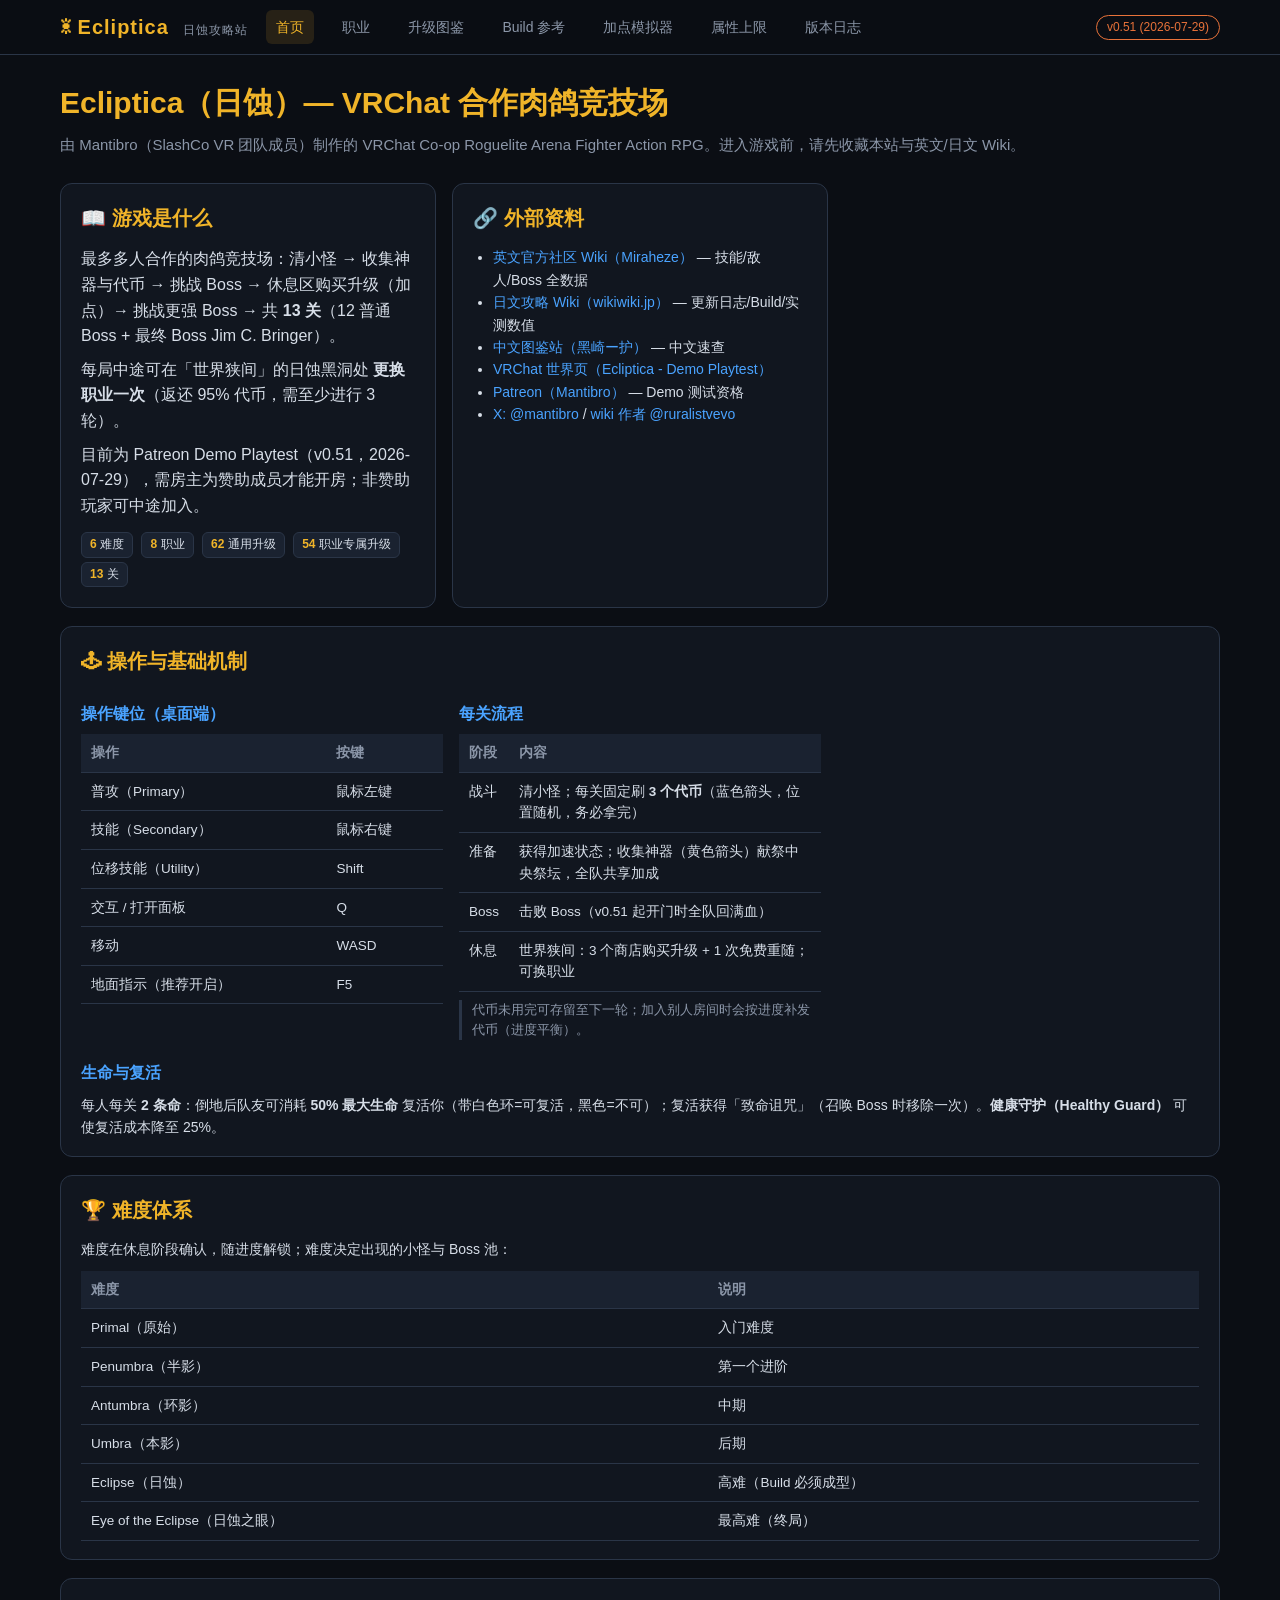
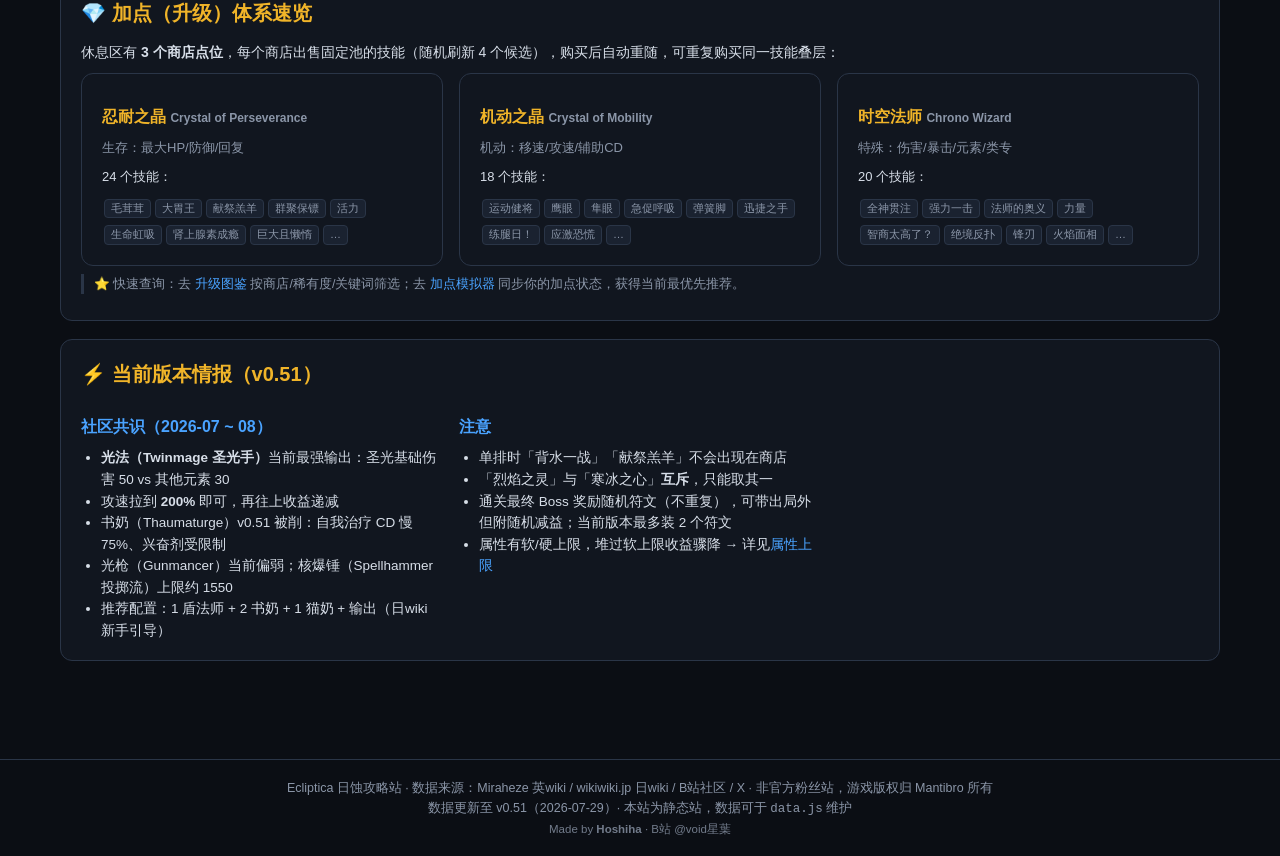
==== index.html @ 9506f39a "修复竖屏窗口底部白屏：vh→flex 布局 + resize 强制重绘兜底（site.js）" ====
<!DOCTYPE html>
<html lang="zh-CN">
<head>
<meta charset="UTF-8">
<meta name="viewport" content="width=device-width, initial-scale=1.0">
<title>Ecliptica 日蚀攻略站 - VRChat 多人肉鸽</title>
<link rel="stylesheet" href="style.css?v=3">
</head>
<body>
<header>
  <nav class="nav">
    <div class="brand">☀ Ecliptica <small>日蚀攻略站</small></div>
    <a class="navlink active" href="index.html">首页</a>
    <a class="navlink" href="classes.html">职业</a>
    <a class="navlink" href="upgrades.html">升级图鉴</a>
    <a class="navlink" href="builds.html">Build 参考</a>
    <a class="navlink" href="simulator.html">加点模拟器</a>
    <a class="navlink" href="stats.html">属性上限</a>
    <a class="navlink" href="changelog.html">版本日志</a>
    <span class="ver-tag" id="verTag"></span>
  </nav>
</header>
<main>
  <div class="page-head">
    <h1>Ecliptica（日蚀）— VRChat 合作肉鸽竞技场</h1>
    <p>由 Mantibro（SlashCo VR 团队成员）制作的 VRChat Co-op Roguelite Arena Fighter Action RPG。进入游戏前，请先收藏本站与英文/日文 Wiki。</p>
  </div>

  <div class="grid grid-2">
    <div class="card">
      <h2>📖 游戏是什么</h2>
      <p>最多多人合作的肉鸽竞技场：清小怪 → 收集神器与代币 → 挑战 Boss → 休息区购买升级（加点）→ 挑战更强 Boss → 共 <b>13 关</b>（12 普通 Boss + 最终 Boss Jim C. Bringer）。</p>
      <p style="margin-top:8px">每局中途可在「世界狭间」的日蚀黑洞处 <b>更换职业一次</b>（返还 95% 代币，需至少进行 3 轮）。</p>
      <p style="margin-top:8px">目前为 Patreon Demo Playtest（v0.51，2026-07-29），需房主为赞助成员才能开房；非赞助玩家可中途加入。</p>
      <div style="margin-top:12px">
        <span class="badge"><b>6</b> 难度</span>
        <span class="badge"><b>8</b> 职业</span>
        <span class="badge"><b>62</b> 通用升级</span>
        <span class="badge"><b>54</b> 职业专属升级</span>
        <span class="badge"><b>13</b> 关</span>
      </div>
    </div>

    <div class="card">
      <h2>🔗 外部资料</h2>
      <ul style="padding-left:20px; font-size:14px">
        <li><a href="https://ecliptica.miraheze.org/wiki/Main_Page" target="_blank">英文官方社区 Wiki（Miraheze）</a> — 技能/敌人/Boss 全数据</li>
        <li><a href="https://wikiwiki.jp/ecliptica/" target="_blank">日文攻略 Wiki（wikiwiki.jp）</a> — 更新日志/Build/实测数值</li>
        <li><a href="https://ecliptica.0862233.xyz" target="_blank">中文图鉴站（黑崎ー护）</a> — 中文速查</li>
        <li><a href="https://vrchat.com/home/world/wrld_0fb88df3-2057-4c2f-8e06-e948864378fd" target="_blank">VRChat 世界页（Ecliptica - Demo Playtest）</a></li>
        <li><a href="https://www.patreon.com/Mantibro" target="_blank">Patreon（Mantibro）</a> — Demo 测试资格</li>
        <li><a href="https://x.com/mantibro" target="_blank">X: @mantibro</a> / <a href="https://x.com/ruralistvevo" target="_blank">wiki 作者 @ruralistvevo</a></li>
      </ul>
    </div>
  </div>

  <div class="card">
    <h2>🕹 操作与基础机制</h2>
    <div class="grid grid-2">
      <div>
        <h3>操作键位（桌面端）</h3>
        <table>
          <tr><th>操作</th><th>按键</th></tr>
          <tr><td>普攻（Primary）</td><td>鼠标左键</td></tr>
          <tr><td>技能（Secondary）</td><td>鼠标右键</td></tr>
          <tr><td>位移技能（Utility）</td><td>Shift</td></tr>
          <tr><td>交互 / 打开面板</td><td>Q</td></tr>
          <tr><td>移动</td><td>WASD</td></tr>
          <tr><td>地面指示（推荐开启）</td><td>F5</td></tr>
        </table>
      </div>
      <div>
        <h3>每关流程</h3>
        <table>
          <tr><th>阶段</th><th>内容</th></tr>
          <tr><td>战斗</td><td>清小怪；每关固定刷 <b>3 个代币</b>（蓝色箭头，位置随机，务必拿完）</td></tr>
          <tr><td>准备</td><td>获得加速状态；收集神器（黄色箭头）献祭中央祭坛，全队共享加成</td></tr>
          <tr><td>Boss</td><td>击败 Boss（v0.51 起开门时全队回满血）</td></tr>
          <tr><td>休息</td><td>世界狭间：3 个商店购买升级 + 1 次免费重随；可换职业</td></tr>
        </table>
        <div class="tip">代币未用完可存留至下一轮；加入别人房间时会按进度补发代币（进度平衡）。</div>
      </div>
    </div>
    <h3>生命与复活</h3>
    <p style="font-size:14px">每人每关 <b>2 条命</b>：倒地后队友可消耗 <b>50% 最大生命</b> 复活你（带白色环=可复活，黑色=不可）；复活获得「致命诅咒」（召唤 Boss 时移除一次）。<b>健康守护（Healthy Guard）</b> 可使复活成本降至 25%。</p>
  </div>

  <div class="card">
    <h2>🏆 难度体系</h2>
    <p style="font-size:14px; margin-bottom:10px">难度在休息阶段确认，随进度解锁；难度决定出现的小怪与 Boss 池：</p>
    <table>
      <tr><th>难度</th><th>说明</th></tr>
      <tr><td>Primal（原始）</td><td>入门难度</td></tr>
      <tr><td>Penumbra（半影）</td><td>第一个进阶</td></tr>
      <tr><td>Antumbra（环影）</td><td>中期</td></tr>
      <tr><td>Umbra（本影）</td><td>后期</td></tr>
      <tr><td>Eclipse（日蚀）</td><td>高难（Build 必须成型）</td></tr>
      <tr><td>Eye of the Eclipse（日蚀之眼）</td><td>最高难（终局）</td></tr>
    </table>
  </div>

  <div class="card">
    <h2>💎 加点（升级）体系速览</h2>
    <p style="font-size:14px; margin-bottom:10px">休息区有 <b>3 个商店点位</b>，每个商店出售固定池的技能（随机刷新 4 个候选），购买后自动重随，可重复购买同一技能叠层：</p>
    <div class="grid grid-3" id="shopGrid"></div>
    <div class="tip">⭐ 快速查询：去 <a href="upgrades.html">升级图鉴</a> 按商店/稀有度/关键词筛选；去 <a href="simulator.html">加点模拟器</a> 同步你的加点状态，获得当前最优先推荐。</div>
  </div>

  <div class="card">
    <h2>⚡ 当前版本情报（v0.51）</h2>
    <div class="grid grid-2" id="metaGrid"></div>
  </div>
</main>
<nav class="bottom-nav"><a href="index.html" class="active"><span class="bn-ico">🏠</span>首页</a><a href="classes.html" class=""><span class="bn-ico">⚔️</span>职业</a><a href="upgrades.html" class=""><span class="bn-ico">📖</span>图鉴</a><a href="builds.html" class=""><span class="bn-ico">🛠️</span>Build</a><a href="simulator.html" class=""><span class="bn-ico">🎯</span>模拟器</a><a href="stats.html" class=""><span class="bn-ico">📊</span>属性</a><a href="changelog.html" class=""><span class="bn-ico">📜</span>日志</a></nav>

<footer>
  Ecliptica 日蚀攻略站 · 数据来源：Miraheze 英wiki / wikiwiki.jp 日wiki / B站社区 / X · 非官方粉丝站，游戏版权归 Mantibro 所有<br>
  数据更新至 v0.51（2026-07-29）· 本站为静态站，数据可于 <code>data.js</code> 维护
<br><span style="color:var(--text-dim);opacity:.8;font-size:11.5px">Made by <b>Hoshiha</b> · B站 @void星葉</span>
</footer>
<script src="data.js"></script>
<script>
const D = ECLIPTICA_DATA;
document.getElementById('verTag').textContent = D.meta.version;

// 商店概览
document.getElementById('shopGrid').innerHTML = D.shops.map(s => `
  <div class="card" style="margin-bottom:0">
    <h3 style="color:var(--accent)">${s.zh} <span style="font-size:12px;color:var(--text-dim)">${s.en}</span></h3>
    <p style="font-size:13px;color:var(--text-dim)">${s.theme}</p>
    <p style="margin-top:8px;font-size:13px">${s.skills.length} 个技能：</p>
    <div style="margin-top:6px">${s.skills.slice(0,8).map(x => `<span class="tag">${x.zh}</span>`).join('')}${s.skills.length>8?'<span class="tag">…</span>':''}</div>
  </div>`).join('');

// 版本情报
document.getElementById('metaGrid').innerHTML = `
  <div>
    <h3>社区共识（2026-07 ~ 08）</h3>
    <ul style="padding-left:20px;font-size:13.5px">
      <li><b>光法（Twinmage 圣光手）</b>当前最强输出：圣光基础伤害 50 vs 其他元素 30</li>
      <li>攻速拉到 <b>200%</b> 即可，再往上收益递减</li>
      <li>书奶（Thaumaturge）v0.51 被削：自我治疗 CD 慢 75%、兴奋剂受限制</li>
      <li>光枪（Gunmancer）当前偏弱；核爆锤（Spellhammer 投掷流）上限约 1550</li>
      <li>推荐配置：1 盾法师 + 2 书奶 + 1 猫奶 + 输出（日wiki 新手引导）</li>
    </ul>
  </div>
  <div>
    <h3>注意</h3>
    <ul style="padding-left:20px;font-size:13.5px">
      <li>单排时「背水一战」「献祭羔羊」不会出现在商店</li>
      <li>「烈焰之灵」与「寒冰之心」<b>互斥</b>，只能取其一</li>
      <li>通关最终 Boss 奖励随机符文（不重复），可带出局外但附随机减益；当前版本最多装 2 个符文</li>
      <li>属性有软/硬上限，堆过软上限收益骤降 → 详见<a href="stats.html">属性上限</a></li>
    </ul>
  </div>`;
</script>
<script src="site.js"></script>
</body>
</html>
---- style.css ----
/* Ecliptica 日蚀攻略站 - 样式 */
:root {
  --bg: #0b0e14;
  --bg2: #11161f;
  --bg3: #1a2230;
  --border: #2a3547;
  --text: #d7dee8;
  --text-dim: #8b96a8;
  --accent: #f0b429;
  --accent2: #e8723a;
  --blue: #4aa3ff;
  --green: #5ecf6f;
  --red: #e05b5b;
  --purple: #b07cf0;
  --legendary: #e8a33d;
  --rare: #4aa3ff;
  --common: #9aa7b8;
}
* { box-sizing: border-box; margin: 0; padding: 0; }
html { scroll-behavior: smooth; background: var(--bg); height: 100%; }
html, body { min-height: 100%; }
body {
  background: var(--bg);
  color: var(--text);
  font-family: "Segoe UI", "Microsoft YaHei", "PingFang SC", sans-serif;
  line-height: 1.6;
  min-height: 100%;
  display: flex;
  flex-direction: column;
}
main { flex: 1 0 auto; width: 100%; }
footer { flex-shrink: 0; }
a { color: var(--blue); text-decoration: none; }
a:hover { text-decoration: underline; }

/* 顶栏 */
header {
  position: sticky; top: 0; z-index: 100;
  background: rgba(11,14,20,0.94);
  border-bottom: 1px solid var(--border);
  backdrop-filter: blur(8px);
}
.nav {
  max-width: 1200px; margin: 0 auto; padding: 10px 20px;
  display: flex; align-items: center; gap: 18px; flex-wrap: wrap;
}
.brand { font-size: 20px; font-weight: 700; color: var(--accent); letter-spacing: 1px; }
.brand small { color: var(--text-dim); font-weight: 400; font-size: 12px; margin-left: 8px; }
.nav a.navlink {
  color: var(--text-dim); padding: 6px 10px; border-radius: 6px;
  font-size: 14px; transition: all .15s;
}
.nav a.navlink:hover { color: var(--text); background: var(--bg3); text-decoration: none; }
.nav a.navlink.active { color: var(--accent); background: rgba(240,180,41,0.12); }
.ver-tag {
  margin-left: auto; font-size: 12px; color: var(--accent2);
  border: 1px solid var(--accent2); padding: 2px 10px; border-radius: 20px;
}

main { max-width: 1200px; margin: 0 auto; padding: 24px 20px 80px; }

/* 页面头 */
.page-head { margin-bottom: 26px; }
.page-head h1 { font-size: 30px; color: var(--accent); margin-bottom: 6px; }
.page-head p { color: var(--text-dim); font-size: 15px; }

/* 卡片 */
.card {
  background: var(--bg2); border: 1px solid var(--border);
  border-radius: 12px; padding: 18px 20px; margin-bottom: 18px;
}
.card h2 { font-size: 20px; color: var(--accent); margin-bottom: 12px; }
.card h3 { font-size: 16px; color: var(--blue); margin: 12px 0 8px; }

/* 网格 */
.grid { display: grid; gap: 16px; }
.grid-2 { grid-template-columns: repeat(auto-fill, minmax(340px, 1fr)); }
.grid-3 { grid-template-columns: repeat(auto-fill, minmax(280px, 1fr)); }
.grid-4 { grid-template-columns: repeat(auto-fill, minmax(220px, 1fr)); }

/* 表格 */
table { width: 100%; border-collapse: collapse; font-size: 13.5px; }
th, td { padding: 8px 10px; border-bottom: 1px solid var(--border); text-align: left; vertical-align: top; }
th { color: var(--text-dim); font-weight: 600; background: var(--bg3); white-space: nowrap; }
tr:hover td { background: rgba(74,163,255,0.05); }
td .en { color: var(--text-dim); font-size: 12px; display: block; }
td .jp { color: var(--text-dim); font-size: 11px; opacity: .8; display: block; }

/* 稀有度 */
.rar { display: inline-block; padding: 1px 8px; border-radius: 10px; font-size: 11px; font-weight: 700; }
.rar-Common { color: var(--common); border: 1px solid var(--common); }
.rar-Rare { color: var(--rare); border: 1px solid var(--rare); }
.rar-Legendary { color: var(--legendary); border: 1px solid var(--legendary); }

/* 标签 */
.tag { display: inline-block; background: var(--bg3); border: 1px solid var(--border); color: var(--text-dim); border-radius: 4px; padding: 0 6px; font-size: 11px; margin: 2px; }

/* 职业卡片 */
.class-card { border: 1px solid var(--border); border-radius: 12px; padding: 16px; background: var(--bg2); transition: all .15s; }
.class-card:hover { border-color: var(--accent); transform: translateY(-2px); }
.class-card .role { font-size: 12px; padding: 2px 10px; border-radius: 10px; }
.role-ATTACK { color: var(--red); border: 1px solid var(--red); }
.role-HEAVY { color: var(--blue); border: 1px solid var(--blue); }
.role-SUPPORT { color: var(--green); border: 1px solid var(--green); }
.class-card h3 { color: var(--text); font-size: 18px; margin: 8px 0 4px; }
.class-card h3 .en { color: var(--text-dim); font-size: 13px; }
.class-card p { color: var(--text-dim); font-size: 13.5px; }

/* Build 页 */
.build-block { border-left: 3px solid var(--border); padding-left: 14px; margin: 10px 0; }
.build-must { border-left-color: var(--red); }
.build-nice { border-left-color: var(--blue); }
.build-avoid { border-left-color: var(--text-dim); }
.build-block h4 { font-size: 14px; margin-bottom: 8px; }
.build-must h4 { color: var(--red); }
.build-nice h4 { color: var(--blue); }
.build-avoid h4 { color: var(--text-dim); }
.build-item { margin-bottom: 6px; font-size: 14px; }
.build-item .cnt { color: var(--accent); font-weight: 700; }
.build-item .why { color: var(--text-dim); font-size: 13px; }

/* 模拟器 */
.sim-layout { display: grid; grid-template-columns: 320px 1fr; gap: 18px; align-items: start; }
@media (max-width: 900px) { .sim-layout { grid-template-columns: 1fr; } }
.control-panel { position: sticky; top: 70px; }
.select-row { margin-bottom: 14px; }
.select-row label { display: block; font-size: 13px; color: var(--text-dim); margin-bottom: 4px; }
.select-row select, .select-row input[type=text] {
  width: 100%; background: var(--bg3); border: 1px solid var(--border);
  color: var(--text); padding: 8px 10px; border-radius: 6px; font-size: 14px;
}
.skill-picker { max-height: 340px; overflow-y: auto; border: 1px solid var(--border); border-radius: 8px; background: var(--bg2); }
/* 搜索加点面板行 */
.pick-row {
  position: relative;
  display: flex; align-items: center; justify-content: space-between; gap: 8px;
  padding: 7px 10px; border-bottom: 1px solid rgba(42,53,71,.5);
}
.pick-row:hover { background: var(--bg3); }
.pick-icon { width: 36px; height: 36px; border-radius: 7px; border: 1px solid var(--border); background: var(--bg3); object-fit: contain; padding: 2px; flex-shrink: 0; }
.pick-info { min-width: 0; flex: 1; }
.pick-info .sp-zh { color: var(--text); font-size: 13.5px; font-weight: 600; }
.pick-info .sp-en { color: var(--text-dim); font-size: 11px; display: block; }
.pick-rank { font-size: 11px; margin-left: 6px; }
.pick-actions { display: flex; align-items: center; gap: 6px; flex-shrink: 0; }
.pick-layers { color: var(--accent); font-weight: 700; font-size: 13px; }
.btn-add {
  background: rgba(240,180,41,.15); border: 1px solid var(--accent); color: var(--accent);
  padding: 4px 10px; border-radius: 6px; cursor: pointer; font-size: 13px; white-space: nowrap;
}
.btn-add:hover { background: rgba(240,180,41,.3); }
/* 悬停详情弹窗：容器内 .si-tip 仅作数据源（隐藏），实际显示用 body 级 .global-tip */
.si-tip { display: none !important; }
.global-tip {
  display: none; position: fixed; z-index: 9999; width: 280px;
  background: var(--bg3); border: 1px solid var(--border); border-radius: 10px;
  padding: 10px 12px; box-shadow: 0 6px 24px rgba(0,0,0,.7);
  pointer-events: none; font-size: 12.5px; line-height: 1.55;
}
.skill-picker label { display: flex; gap: 8px; align-items: flex-start; padding: 7px 10px; cursor: pointer; font-size: 13.5px; border-bottom: 1px solid rgba(42,53,71,.5); }
.skill-picker label:hover { background: var(--bg3); }
.skill-picker input { margin-top: 3px; }
.skill-picker .sp-zh { color: var(--text); }
.skill-picker .sp-en { color: var(--text-dim); font-size: 11px; display: block; }

/* 优先级结果 */
.prio-row {
  display: flex; align-items: center; gap: 12px; padding: 10px 12px;
  border: 1px solid var(--border); border-radius: 8px; margin-bottom: 8px; background: var(--bg2);
}
.prio-rank {
  width: 34px; height: 34px; border-radius: 50%; flex-shrink: 0;
  display: flex; align-items: center; justify-content: center;
  font-weight: 800; font-size: 15px;
  background: var(--bg3); border: 2px solid var(--border); color: var(--text-dim);
}
.prio-row.r1 .prio-rank { border-color: var(--accent); color: var(--accent); }
.prio-row.r2 .prio-rank { border-color: #c0c0c0; color: #c0c0c0; }
.prio-row.r3 .prio-rank { border-color: #c98a4b; color: #c98a4b; }
.prio-main { flex: 1; min-width: 0; }
.prio-name { font-weight: 700; font-size: 14.5px; }
.prio-name .en { color: var(--text-dim); font-size: 12px; font-weight: 400; }
.prio-score { font-size: 13px; color: var(--text-dim); }
.prio-bar { height: 5px; background: var(--bg3); border-radius: 3px; margin-top: 6px; overflow: hidden; }
.prio-bar > div { height: 100%; background: linear-gradient(90deg, var(--accent2), var(--accent)); border-radius: 3px; }
.prio-status { font-size: 12px; }
.prio-status.ok { color: var(--green); }
.prio-status.warn { color: var(--accent2); }
.prio-status.done { color: var(--text-dim); }
.prio-status.bad { color: var(--red); }

/* 三商店分组标题 */
.group-title {
  font-size: 14px; color: var(--accent); margin: 14px 0 8px;
  padding: 5px 10px; background: rgba(240,180,41,0.08);
  border-left: 3px solid var(--accent); border-radius: 0 6px 6px 0;
}
.group-title .en { color: var(--text-dim); font-size: 11.5px; font-weight: 400; }
.group-title:first-child { margin-top: 0; }

/* 加点计数器 */
.counter { display: flex; align-items: center; gap: 8px; }

/* 技能图标网格（加点状态） */
.icon-grid { display: flex; flex-wrap: wrap; gap: 12px; padding: 10px 4px; }
.skill-icon { position: relative; width: 58px; }
.skill-icon img {
  width: 58px; height: 58px; border-radius: 10px; object-fit: contain;
  border: 1px solid var(--border); background: var(--bg3); cursor: pointer; display: block;
  padding: 3px; transition: border-color .15s, transform .1s;
}
.skill-icon img:hover { border-color: var(--accent); transform: scale(1.05); }
.si-ph {
  width: 58px; height: 58px; border-radius: 10px; border: 1px dashed var(--border);
  background: var(--bg3); display: flex; align-items: center; justify-content: center;
  font-size: 22px; color: var(--text-dim); cursor: pointer;
}
.si-badge {
  position: absolute; right: -7px; bottom: -7px; z-index: 3;
  background: var(--bg3); border: 1.5px solid var(--accent); color: var(--accent);
  font-size: 10.5px; font-weight: 700; border-radius: 9px; padding: 0 5px; line-height: 1.6;
  pointer-events: none; white-space: nowrap;
}
.si-badge.ok { border-color: var(--green); color: var(--green); }
.si-badge.warn { border-color: var(--accent2); color: var(--accent2); }
.si-badge.bad { border-color: var(--red); color: var(--red); }
.si-minus {
  position: absolute; top: -7px; left: -7px; z-index: 3;
  width: 19px; height: 19px; border-radius: 50%; border: 1px solid var(--border);
  background: var(--bg3); color: var(--text-dim); font-size: 12px; line-height: 1;
  cursor: pointer; display: flex; align-items: center; justify-content: center;
}
.si-minus:hover { border-color: var(--red); color: var(--red); }

/* 优先级排序：三列布局（左中右 = 三个商店） */
.prio-cols { display: grid; grid-template-columns: 1fr 1fr 1fr; gap: 14px; align-items: start; }
@media (max-width: 900px) { .prio-cols { grid-template-columns: 1fr; } }
.prio-col { border: 1px solid var(--border); border-radius: 10px; padding: 10px; background: var(--bg2); min-width: 0; }
.prio-col h4 {
  font-size: 13px; color: var(--accent); margin: 0 0 8px;
  padding-bottom: 6px; border-bottom: 1px solid var(--border);
}
.prio-col h4 .en { color: var(--text-dim); font-size: 10.5px; font-weight: 400; }
.prio-item {
  position: relative; display: flex; align-items: center; gap: 7px;
  padding: 6px 5px; border-radius: 7px; min-width: 0;
}
.prio-item:hover { background: var(--bg3); }
.prio-ring {
  width: 27px; height: 27px; border-radius: 50%; flex-shrink: 0;
  display: flex; align-items: center; justify-content: center;
  color: #fff; font-weight: 800; font-size: 11.5px;
  text-shadow: 0 1px 2px rgba(0,0,0,.5);
}
.prio-icon { width: 34px; height: 34px; border-radius: 6px; border: 1px solid var(--border); background: var(--bg3); object-fit: contain; padding: 2px; flex-shrink: 0; }
.prio-name2 { flex: 1; min-width: 0; font-size: 12.5px; font-weight: 600; line-height: 1.3; }
.prio-name2 .en { color: var(--text-dim); font-size: 10px; font-weight: 400; display: block; overflow: hidden; text-overflow: ellipsis; white-space: nowrap; }
/* 角标行内靠右（不溢出，避免上下行重叠） */
.prio-item .si-badge {
  position: static; flex-shrink: 0; margin-left: auto;
  background: var(--bg3); border: 1px solid var(--border); color: var(--text-dim);
  font-size: 10px; font-weight: 700; border-radius: 8px; padding: 0 5px; line-height: 1.6;
  white-space: nowrap; pointer-events: none;
}
.prio-item .si-badge.hot { border-color: var(--red); color: var(--red); }
.prio-item .si-badge.ok { border-color: var(--green); color: var(--green); }
/* 已达标分组（排最底，弱化显示） */
.prio-done-hd {
  font-size: 11px; color: var(--green); margin: 10px 2px 4px;
  padding-top: 6px; border-top: 1px dashed var(--border);
}
.prio-done-hd + .prio-item { opacity: 0.72; }
.prio-done-hd + .prio-item + .prio-item { opacity: 0.72; }
.prio-col .prio-done-hd ~ .prio-item { opacity: 0.72; }
.counter button {
  width: 26px; height: 26px; border-radius: 6px; border: 1px solid var(--border);
  background: var(--bg3); color: var(--text); cursor: pointer; font-size: 15px; line-height: 1;
}
.counter button:hover { border-color: var(--accent); color: var(--accent); }
.counter .val { min-width: 30px; text-align: center; font-weight: 700; font-size: 14px; }

/* 搜索框 */
.search-box { width: 100%; background: var(--bg3); border: 1px solid var(--border); color: var(--text); padding: 9px 12px; border-radius: 8px; font-size: 14px; margin-bottom: 12px; }
.picker-tabs { display: flex; gap: 6px; margin-bottom: 8px; }
.picker-tabs button {
  flex: 1; background: var(--bg3); border: 1px solid var(--border); color: var(--text-dim);
  padding: 6px 4px; border-radius: 7px; font-size: 13px; cursor: pointer;
}
.picker-tabs button.active { background: rgba(240,180,41,.14); border-color: var(--accent); color: var(--accent); font-weight: 600; }

/* 摘要徽章 */
.badge { display: inline-block; background: var(--bg3); border: 1px solid var(--border); border-radius: 6px; padding: 2px 8px; font-size: 12px; margin: 2px 4px 2px 0; }
.badge b { color: var(--accent); }

/* 工具提示 */
.tip { color: var(--text-dim); font-size: 12.5px; border-left: 3px solid var(--border); padding-left: 10px; margin: 8px 0; }

footer { border-top: 1px solid var(--border); color: var(--text-dim); font-size: 12.5px; padding: 18px 20px; text-align: center; }
footer a { color: var(--text-dim); }

/* ===== 移动端适配（app 式体验） ===== */
@media (max-width: 768px) {
  /* 顶部导航压缩为单行：品牌 + 版本，链接交给底部导航 */
  header { position: static; }
  .nav { padding: 8px 12px; gap: 8px; }
  .brand { font-size: 17px; }
  .brand small { display: none; }
  .nav a.navlink { display: none; }
  .ver-tag { margin-left: auto; font-size: 11px; }
  main { padding: 16px 12px 84px; }
  .page-head h1 { font-size: 22px; }
  .grid-2, .grid-3, .grid-4 { grid-template-columns: 1fr; }
  .card { padding: 14px; }
  table { font-size: 12.5px; }
  th, td { padding: 6px 8px; }
  /* 模拟器：单列堆叠，控制面板不再吸顶 */
  .sim-layout { grid-template-columns: 1fr; }
  .control-panel { position: static; }
  .skill-picker { max-height: 260px; }
  .prio-row { flex-wrap: wrap; }
  .prio-main { min-width: calc(100% - 60px); }
  /* 底部导航（app 式 tab bar） */
  .bottom-nav {
    position: fixed; left: 0; right: 0; bottom: 0; z-index: 200;
    display: flex; background: rgba(17,22,31,.97); backdrop-filter: blur(8px);
    border-top: 1px solid var(--border);
    padding-bottom: env(safe-area-inset-bottom);
  }
  .bottom-nav a {
    flex: 1; text-align: center; padding: 9px 2px 7px;
    font-size: 11px; color: var(--text-dim); text-decoration: none;
  }
  .bottom-nav a.active { color: var(--accent); }
  .bottom-nav a .bn-ico { display: block; font-size: 17px; line-height: 1.2; }
}
@media (min-width: 769px) { .bottom-nav { display: none; } }

/* ===== 移动端弹窗交互 ===== */
/* 详情模态（手机端点击技能打开） */
.detail-modal {
  position: fixed; inset: 0; z-index: 10000; display: none;
  background: rgba(0,0,0,.65); align-items: center; justify-content: center;
  padding: 16px;
}
.detail-modal.show { display: flex; }
.dm-box {
  width: min(360px, 94vw); max-height: 82vh; overflow-y: auto;
  background: var(--bg3); border: 1px solid var(--border); border-radius: 14px;
  padding: 16px 16px 14px; box-shadow: 0 12px 44px rgba(0,0,0,.85);
}
.dm-actions { display: flex; align-items: center; justify-content: center; gap: 16px; margin-top: 14px; padding-top: 12px; border-top: 1px solid var(--border); }
.dm-btn {
  width: 46px; height: 46px; border-radius: 50%; border: 1px solid var(--border);
  background: var(--bg2); color: var(--text); font-size: 22px; cursor: pointer;
  display: flex; align-items: center; justify-content: center;
}
.dm-btn.plus { border-color: var(--accent); color: var(--accent); }
.dm-btn.minus { border-color: var(--red); color: var(--red); }
.dm-btn:active { transform: scale(.92); }
.dm-count { min-width: 44px; text-align: center; font-weight: 800; font-size: 18px; color: var(--accent); }
.dm-close { margin-top: 10px; text-align: center; color: var(--text-dim); font-size: 13px; padding: 8px; cursor: pointer; }

/* 搜索弹窗（手机端） */
.search-modal {
  position: fixed; inset: 0; z-index: 9990; display: none; flex-direction: column;
  background: var(--bg); padding: 12px;
}
.search-modal.show { display: flex; }
.search-modal .sm-head { display: flex; align-items: center; gap: 10px; margin-bottom: 10px; }
.search-modal .sm-head input { flex: 1; }
.search-modal .sm-close { color: var(--text-dim); font-size: 14px; padding: 8px 12px; cursor: pointer; white-space: nowrap; }
.search-modal .skill-picker { flex: 1; max-height: none; }

/* 手机端搜索按钮 / 优先级选项卡 */
.search-trigger { display: none; }
.prio-tabs { display: none; }
/* 触屏设备（无论宽度）强制移动端布局 */
body.touch-mode .search-trigger { display: block !important; }
body.touch-mode .search-panel-inline { display: none !important; }
body.touch-mode .prio-tabs { display: flex !important; }
body.touch-mode .prio-cols { display: block !important; }
body.touch-mode .prio-col { display: none !important; }
body.touch-mode .prio-col.active { display: block !important; }
@media (max-width: 768px) {
  .search-trigger {
    display: block; width: 100%; background: rgba(240,180,41,.14);
    border: 1px solid var(--accent); color: var(--accent);
    padding: 12px; border-radius: 10px; font-size: 15px; cursor: pointer; margin-bottom: 12px;
  }
  .search-panel-inline { display: none !important; }
  .prio-tabs {
    display: flex; gap: 6px; margin-bottom: 10px; flex-wrap: nowrap; overflow-x: auto;
  }
  .prio-tabs button {
    flex: 1; white-space: nowrap; background: var(--bg3); border: 1px solid var(--border);
    color: var(--text-dim); padding: 8px 4px; border-radius: 8px; font-size: 12.5px; cursor: pointer;
  }
  .prio-tabs button.active { background: rgba(240,180,41,.14); border-color: var(--accent); color: var(--accent); }
  .prio-cols { display: block; }
  .prio-col { display: none; }
  .prio-col.active { display: block; }
}
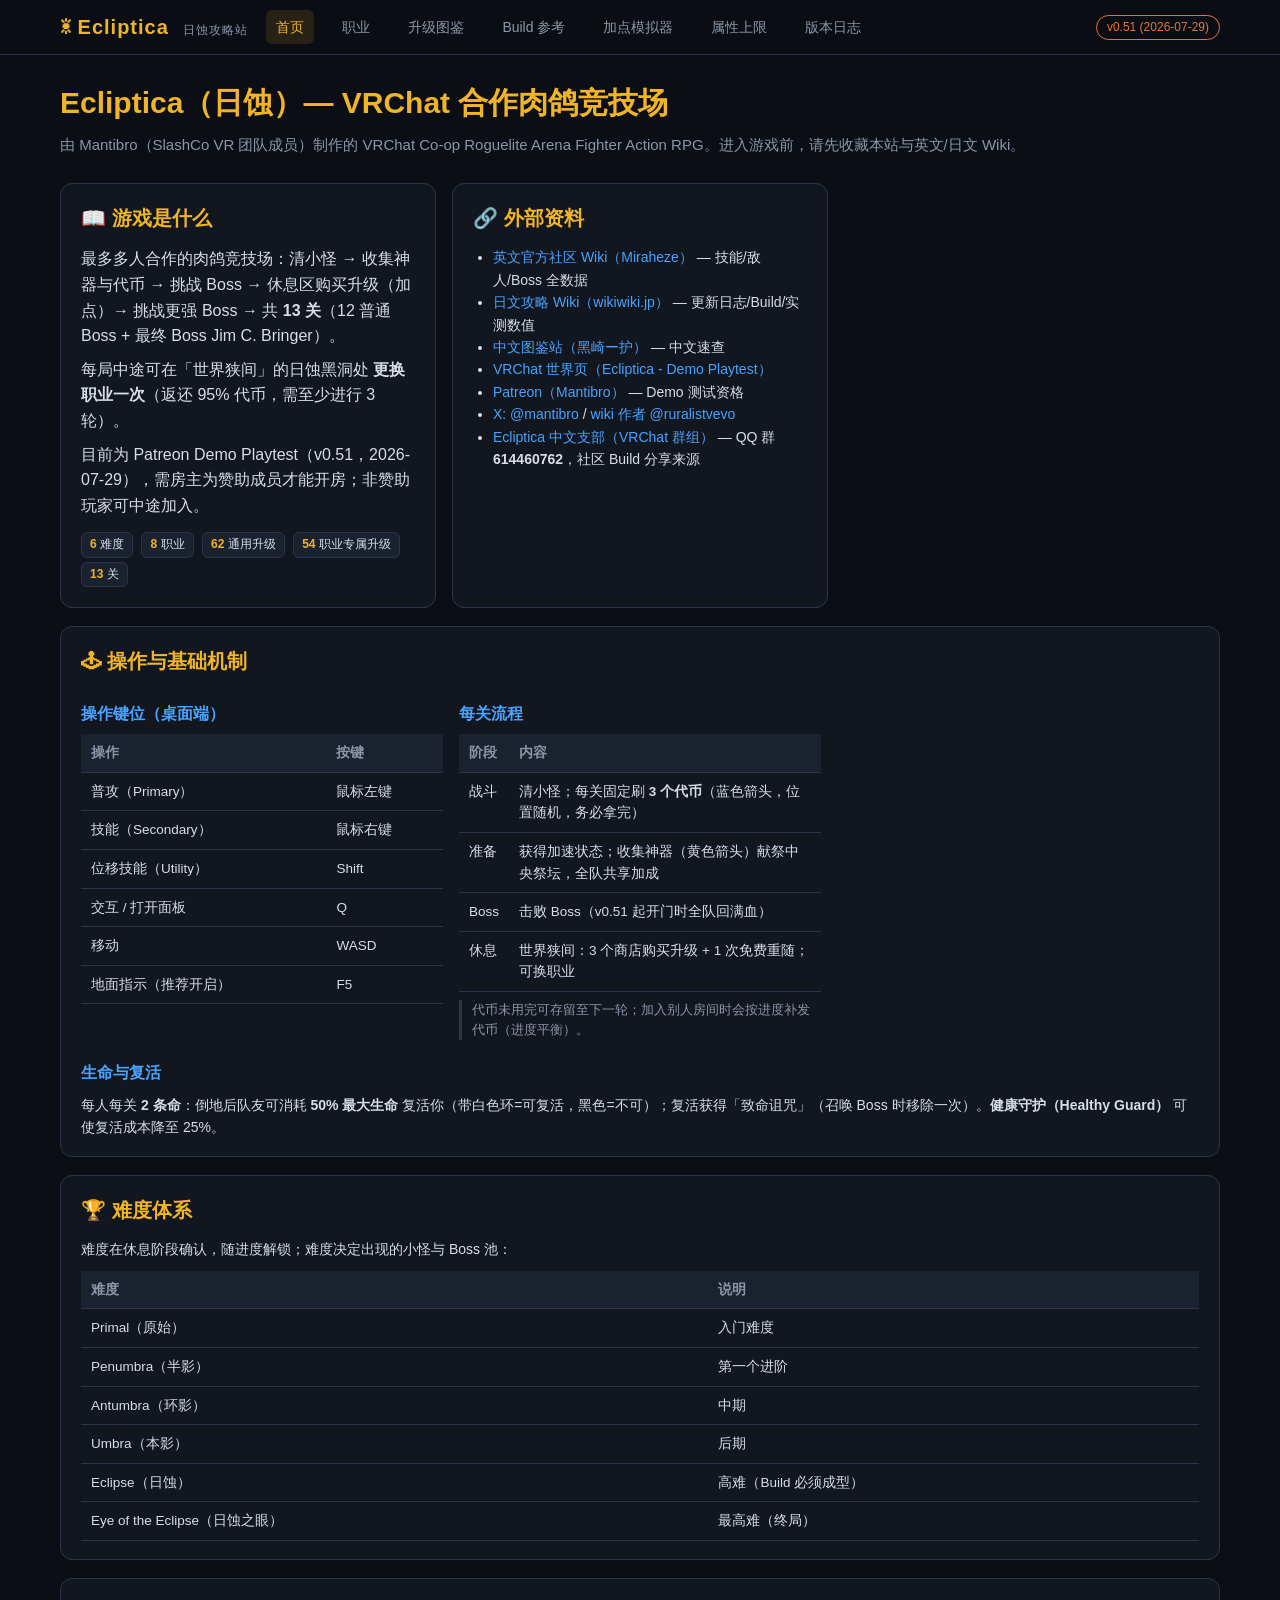
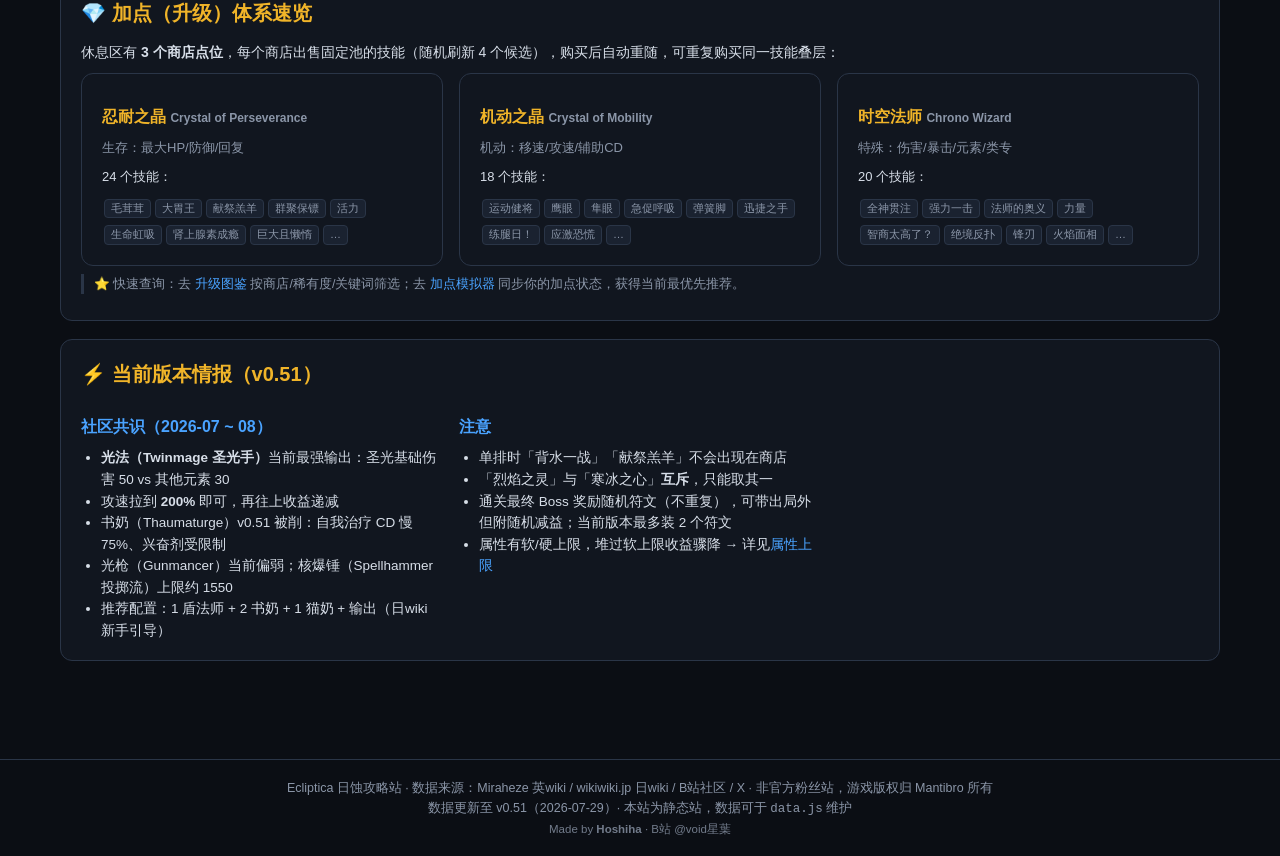
==== commit 2421c92b: "VRCT 社区共享市场→社区分享；页面标注来源社区（Ecliptica 中文支部：VRChat 群组 vrc.group/GAME.0421 + QQ群 614460762），index外部资料+bu" ====
--- a/index.html
+++ b/index.html
@@ -4,7 +4,7 @@
 <meta charset="UTF-8">
 <meta name="viewport" content="width=device-width, initial-scale=1.0">
 <title>Ecliptica 日蚀攻略站 - VRChat 多人肉鸽</title>
-<link rel="stylesheet" href="style.css?v=3">
+<link rel="stylesheet" href="style.css?v=4">
 </head>
 <body>
 <header>
@@ -50,6 +50,7 @@
         <li><a href="https://vrchat.com/home/world/wrld_0fb88df3-2057-4c2f-8e06-e948864378fd" target="_blank">VRChat 世界页（Ecliptica - Demo Playtest）</a></li>
         <li><a href="https://www.patreon.com/Mantibro" target="_blank">Patreon（Mantibro）</a> — Demo 测试资格</li>
         <li><a href="https://x.com/mantibro" target="_blank">X: @mantibro</a> / <a href="https://x.com/ruralistvevo" target="_blank">wiki 作者 @ruralistvevo</a></li>
+        <li><a href="https://vrc.group/GAME.0421" target="_blank">Ecliptica 中文支部（VRChat 群组）</a> — QQ 群 <b>614460762</b>，社区 Build 分享来源</li>
       </ul>
     </div>
   </div>
--- a/style.css
+++ b/style.css
@@ -27,9 +27,12 @@
   min-height: 100%;
   display: flex;
   flex-direction: column;
-}
-main { flex: 1 0 auto; width: 100%; }
+  overflow-x: hidden;   /* 兜底：任何内容都不允许撑宽页面（横向溢出） */
+}
+html { overflow-x: hidden; }
+main { flex: 1 0 auto; width: 100%; min-width: 0; }
 footer { flex-shrink: 0; }
+#prioList, .card, .prio-cols { min-width: 0; }
 a { color: var(--blue); text-decoration: none; }
 a:hover { text-decoration: underline; }
 
@@ -120,8 +123,9 @@
 .build-item .why { color: var(--text-dim); font-size: 13px; }
 
 /* 模拟器 */
-.sim-layout { display: grid; grid-template-columns: 320px 1fr; gap: 18px; align-items: start; }
-@media (max-width: 900px) { .sim-layout { grid-template-columns: 1fr; } }
+.sim-layout { display: grid; grid-template-columns: minmax(0, 320px) minmax(0, 1fr); gap: 18px; align-items: start; }
+.sim-layout > * { min-width: 0; }
+@media (max-width: 900px) { .sim-layout { grid-template-columns: minmax(0, 1fr); } }
 .control-panel { position: sticky; top: 70px; }
 .select-row { margin-bottom: 14px; }
 .select-row label { display: block; font-size: 13px; color: var(--text-dim); margin-bottom: 4px; }
@@ -233,8 +237,8 @@
 .si-minus:hover { border-color: var(--red); color: var(--red); }
 
 /* 优先级排序：三列布局（左中右 = 三个商店） */
-.prio-cols { display: grid; grid-template-columns: 1fr 1fr 1fr; gap: 14px; align-items: start; }
-@media (max-width: 900px) { .prio-cols { grid-template-columns: 1fr; } }
+.prio-cols { display: grid; grid-template-columns: minmax(0,1fr) minmax(0,1fr) minmax(0,1fr); gap: 14px; align-items: start; }
+@media (max-width: 900px) { .prio-cols { grid-template-columns: minmax(0,1fr); } }
 .prio-col { border: 1px solid var(--border); border-radius: 10px; padding: 10px; background: var(--bg2); min-width: 0; }
 .prio-col h4 {
   font-size: 13px; color: var(--accent); margin: 0 0 8px;
@@ -281,6 +285,65 @@
 
 /* 搜索框 */
 .search-box { width: 100%; background: var(--bg3); border: 1px solid var(--border); color: var(--text); padding: 9px 12px; border-radius: 8px; font-size: 14px; margin-bottom: 12px; }
+
+/* 当前流派徽章行（职业图标 + 流派名） */
+.arch-badge-row {
+  display: flex; align-items: center; gap: 10px;
+  background: var(--bg3); border: 1px solid var(--border); border-radius: 10px;
+  padding: 8px 10px; margin-bottom: 12px;
+}
+.cls-icon { width: 40px; height: 40px; border-radius: 8px; border: 1px solid var(--border); background: var(--bg2); object-fit: contain; padding: 2px; flex-shrink: 0; }
+.arch-badge-info { flex: 1; min-width: 0; }
+.cls-name { font-size: 13px; font-weight: 700; color: var(--text); }
+.arch-badge {
+  display: inline-block; margin-top: 2px; font-size: 12px; color: var(--accent);
+  background: rgba(240,180,41,.1); border: 1px solid var(--accent); border-radius: 8px;
+  padding: 1px 8px; max-width: 100%; overflow: hidden; text-overflow: ellipsis; white-space: nowrap;
+}
+.arch-pick-btn {
+  display: none; flex-shrink: 0;
+  background: rgba(240,180,41,.15); border: 1px solid var(--accent); color: var(--accent);
+  padding: 8px 12px; border-radius: 8px; font-size: 13px; cursor: pointer; white-space: nowrap;
+}
+body.touch-mode .arch-row { display: none !important; }
+body.touch-mode .arch-pick-btn { display: block; }
+
+/* 分享横幅 */
+.share-banner {
+  margin-top: 12px; background: rgba(86,156,255,.08); border: 1px solid var(--blue);
+  border-radius: 10px; padding: 10px 12px; font-size: 13.5px;
+}
+.share-banner .sb-line { margin-bottom: 6px; }
+.share-banner .sb-link {
+  background: var(--bg); border: 1px solid var(--border); border-radius: 6px;
+  padding: 8px 10px; font-size: 12px; word-break: break-all; color: var(--text-dim);
+  margin-bottom: 8px; user-select: all;
+}
+.share-banner .sb-actions { display: flex; gap: 8px; }
+.share-banner .sb-actions button {
+  background: var(--bg3); border: 1px solid var(--border); color: var(--text);
+  padding: 6px 12px; border-radius: 6px; cursor: pointer; font-size: 13px;
+}
+.share-banner .sb-actions button:first-child { border-color: var(--blue); color: var(--blue); }
+
+/* 流派弹窗列表 */
+.bm-cls-row { display: flex; gap: 6px; overflow-x: auto; padding-bottom: 8px; margin-bottom: 8px; }
+.bm-cls {
+  display: flex; align-items: center; gap: 5px; flex-shrink: 0;
+  background: var(--bg3); border: 1px solid var(--border); color: var(--text-dim);
+  padding: 5px 10px; border-radius: 20px; font-size: 12.5px; cursor: pointer;
+}
+.bm-cls img { width: 22px; height: 22px; border-radius: 5px; object-fit: contain; }
+.bm-cls.active { border-color: var(--accent); color: var(--accent); background: rgba(240,180,41,.12); }
+.build-opt {
+  display: flex; align-items: center; gap: 8px; width: 100%; text-align: left;
+  background: var(--bg3); border: 1px solid var(--border); color: var(--text);
+  padding: 10px 12px; border-radius: 8px; margin-bottom: 8px; cursor: pointer; font-size: 13.5px;
+}
+.build-opt.active { border-color: var(--accent); background: rgba(240,180,41,.12); }
+.build-opt .b-opt-name { flex: 1; }
+.build-opt .b-opt-src { color: var(--text-dim); font-size: 11px; }
+.build-opt .b-opt-del { color: var(--red); font-size: 12px; padding: 4px 6px; }
 .picker-tabs { display: flex; gap: 6px; margin-bottom: 8px; }
 .picker-tabs button {
   flex: 1; background: var(--bg3); border: 1px solid var(--border); color: var(--text-dim);
@@ -309,12 +372,12 @@
   .ver-tag { margin-left: auto; font-size: 11px; }
   main { padding: 16px 12px 84px; }
   .page-head h1 { font-size: 22px; }
-  .grid-2, .grid-3, .grid-4 { grid-template-columns: 1fr; }
+  .grid-2, .grid-3, .grid-4 { grid-template-columns: minmax(0,1fr); }
   .card { padding: 14px; }
   table { font-size: 12.5px; }
   th, td { padding: 6px 8px; }
   /* 模拟器：单列堆叠，控制面板不再吸顶 */
-  .sim-layout { grid-template-columns: 1fr; }
+  .sim-layout { grid-template-columns: minmax(0,1fr); }
   .control-panel { position: static; }
   .skill-picker { max-height: 260px; }
   .prio-row { flex-wrap: wrap; }
@@ -375,7 +438,13 @@
 .search-trigger { display: none; }
 .prio-tabs { display: none; }
 /* 触屏设备（无论宽度）强制移动端布局 */
-body.touch-mode .search-trigger { display: block !important; }
+body.touch-mode .search-trigger {
+  display: block !important;
+  background: var(--bg3); border: 1px solid var(--border); color: var(--text);
+  padding: 9px 14px; border-radius: 8px; font-size: 13.5px; cursor: pointer;
+  margin-bottom: 12px; width: 100%; text-align: center;
+}
+body.touch-mode .search-trigger:hover { border-color: var(--accent); color: var(--accent); }
 body.touch-mode .search-panel-inline { display: none !important; }
 body.touch-mode .prio-tabs { display: flex !important; }
 body.touch-mode .prio-cols { display: block !important; }
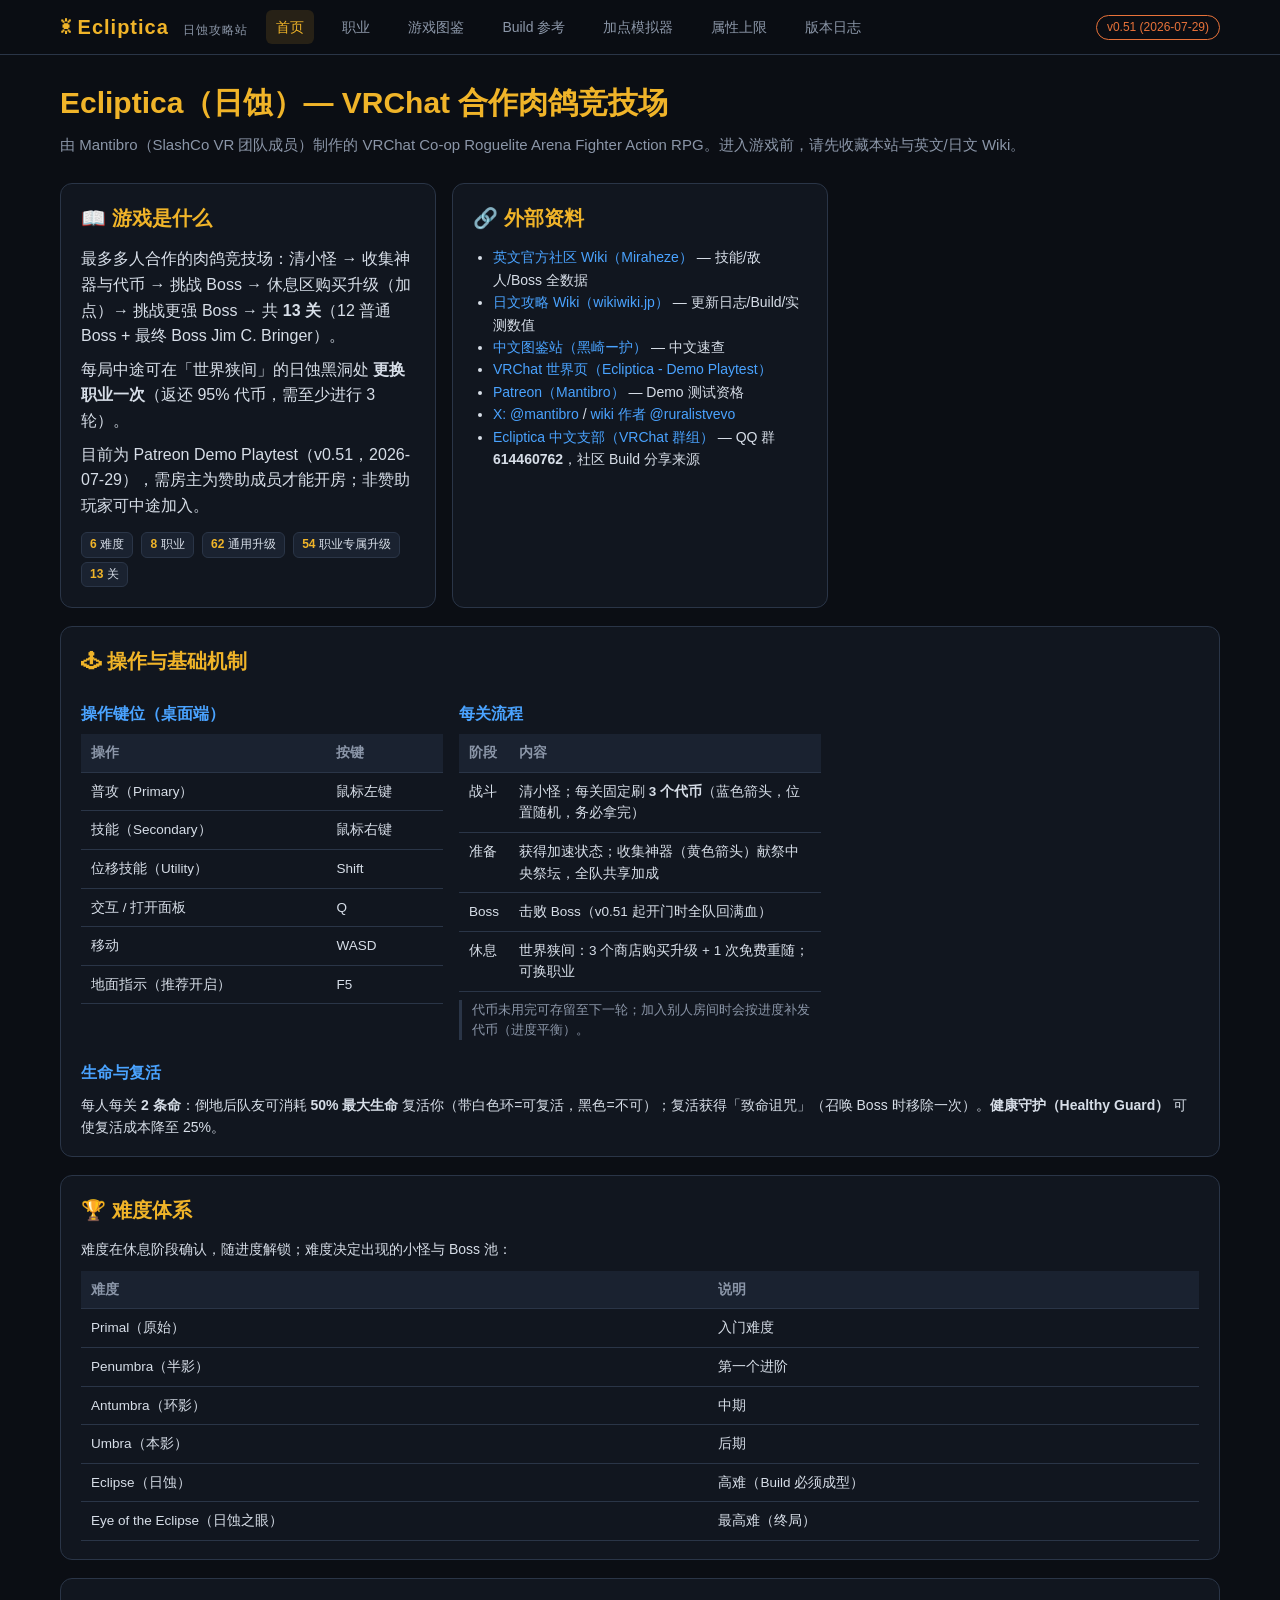
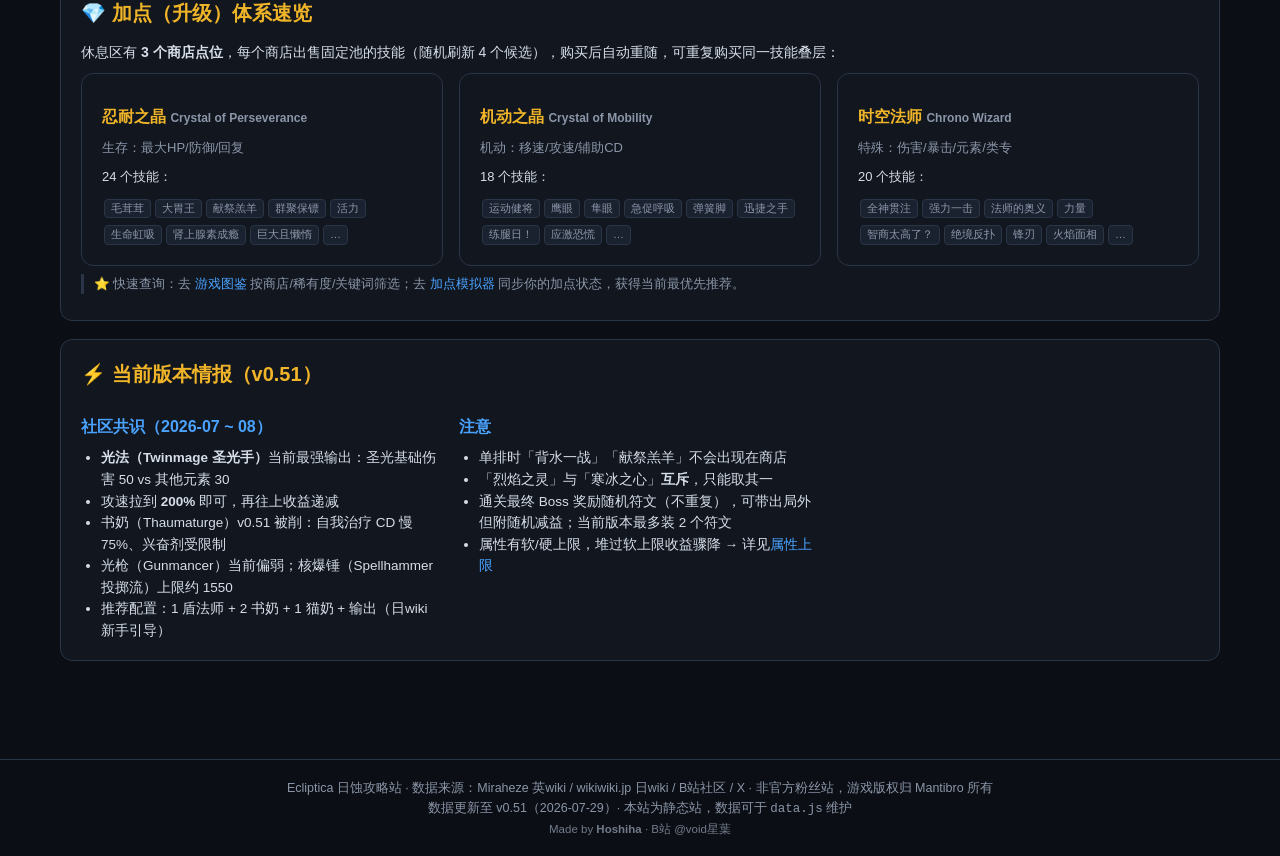
==== commit 4d0178ba: "图鉴页更名：升级图鉴 → 游戏图鉴（全站链接同步）" ====
--- a/index.html
+++ b/index.html
@@ -12,7 +12,7 @@
     <div class="brand">☀ Ecliptica <small>日蚀攻略站</small></div>
     <a class="navlink active" href="index.html">首页</a>
     <a class="navlink" href="classes.html">职业</a>
-    <a class="navlink" href="upgrades.html">升级图鉴</a>
+    <a class="navlink" href="upgrades.html">游戏图鉴</a>
     <a class="navlink" href="builds.html">Build 参考</a>
     <a class="navlink" href="simulator.html">加点模拟器</a>
     <a class="navlink" href="stats.html">属性上限</a>
@@ -104,7 +104,7 @@
     <h2>💎 加点（升级）体系速览</h2>
     <p style="font-size:14px; margin-bottom:10px">休息区有 <b>3 个商店点位</b>，每个商店出售固定池的技能（随机刷新 4 个候选），购买后自动重随，可重复购买同一技能叠层：</p>
     <div class="grid grid-3" id="shopGrid"></div>
-    <div class="tip">⭐ 快速查询：去 <a href="upgrades.html">升级图鉴</a> 按商店/稀有度/关键词筛选；去 <a href="simulator.html">加点模拟器</a> 同步你的加点状态，获得当前最优先推荐。</div>
+    <div class="tip">⭐ 快速查询：去 <a href="upgrades.html">游戏图鉴</a> 按商店/稀有度/关键词筛选；去 <a href="simulator.html">加点模拟器</a> 同步你的加点状态，获得当前最优先推荐。</div>
   </div>
 
   <div class="card">
--- a/style.css
+++ b/style.css
@@ -90,7 +90,42 @@
 td .jp { color: var(--text-dim); font-size: 11px; opacity: .8; display: block; }
 
 /* 稀有度 */
-.rar { display: inline-block; padding: 1px 8px; border-radius: 10px; font-size: 11px; font-weight: 700; }
+.rar { display: inline-block; padding: 1px 8px; border-radius: 10px; font-size: 11px; font-weight: 700; flex-shrink: 0; }
+/* 升级图鉴卡片流 */
+.upg-grid { display: grid; grid-template-columns: repeat(2, minmax(0,1fr)); gap: 10px; }
+@media (max-width: 900px) { .upg-grid { grid-template-columns: minmax(0,1fr); } }
+.upg-card { background: var(--bg2); border: 1px solid var(--border); border-radius: 10px; padding: 10px 12px; min-width: 0; }
+.upg-icon { width: 40px; height: 40px; border-radius: 8px; border: 1px solid var(--border); background: var(--bg3); object-fit: contain; padding: 3px; flex-shrink: 0; }
+.upg-head { display: flex; align-items: center; gap: 10px; }
+.upg-names { flex: 1; min-width: 0; }
+.upg-names b { font-size: 14px; }
+.upg-names .en { color: var(--text-dim); font-size: 11px; margin-left: 4px; }
+.upg-names .jp { color: var(--text-dim); font-size: 11px; margin-left: 4px; }
+.upg-effect { margin-top: 7px; font-size: 13px; color: var(--text); line-height: 1.5; }
+.upg-note {
+  margin-top: 5px; font-size: 12px; color: var(--text-dim); line-height: 1.5;
+  display: -webkit-box; -webkit-line-clamp: 1; -webkit-box-orient: vertical; overflow: hidden;
+  cursor: pointer; border-left: 2px solid var(--border); padding-left: 8px;
+}
+.upg-note.open { -webkit-line-clamp: unset; }
+.upg-meta { margin-top: 7px; display: flex; gap: 6px; flex-wrap: wrap; }
+.upg-meta .tag { font-size: 11px; }
+/* 属性克制徽章 */
+.aff { display: inline-block; padding: 2px 9px; border-radius: 12px; font-size: 11.5px; border: 1px solid; margin: 0 4px 4px 0; }
+.aff b { font-weight: 700; }
+.aff-weak { color: #ffd166; border-color: #ffd166; background: rgba(255,209,102,.08); }
+.aff-neutral { color: var(--text-dim); border-color: var(--border); }
+.aff-resist { color: #7cd4ff; border-color: #7cd4ff; background: rgba(124,212,255,.08); }
+/* 图鉴 tab */
+.upg-tab { background: var(--bg3); border: 1px solid var(--border); color: var(--text); padding: 8px 16px; border-radius: 8px; cursor: pointer; font-size: 14px; }
+.upg-tab.active { background: rgba(240,180,41,.15); border-color: var(--accent); color: var(--accent); font-weight: 600; }
+/* Boss 详情分节 */
+.boss-card { transition: border-color .15s; }
+.boss-card:hover { border-color: var(--accent); }
+.boss-detail { border-top: 1px dashed var(--border); margin-top: 10px; padding-top: 6px; }
+.boss-sec { margin-top: 8px; }
+.boss-sec h4 { font-size: 13px; margin: 0 0 4px; color: var(--accent); }
+.boss-sec p { font-size: 13px; color: var(--text); line-height: 1.6; margin: 0; }
 .rar-Common { color: var(--common); border: 1px solid var(--common); }
 .rar-Rare { color: var(--rare); border: 1px solid var(--rare); }
 .rar-Legendary { color: var(--legendary); border: 1px solid var(--legendary); }
@@ -421,7 +456,19 @@
 .dm-btn.minus { border-color: var(--red); color: var(--red); }
 .dm-btn:active { transform: scale(.92); }
 .dm-count { min-width: 44px; text-align: center; font-weight: 800; font-size: 18px; color: var(--accent); }
-.dm-close { margin-top: 10px; text-align: center; color: var(--text-dim); font-size: 13px; padding: 8px; cursor: pointer; }
+.dm-btns { display: flex; gap: 8px; margin-top: 12px; }
+.dm-ok, .dm-cancel {
+  flex: 1; padding: 10px 0; border-radius: 8px; font-size: 14px; font-weight: 600;
+  cursor: pointer; transition: filter .15s, transform .1s;
+}
+.dm-ok {
+  background: var(--accent); border: 1px solid var(--accent); color: #1a1408;
+}
+.dm-ok:active { transform: scale(.97); }
+.dm-cancel {
+  background: var(--bg3); border: 1px solid var(--border); color: var(--text-dim);
+}
+.dm-cancel:active { transform: scale(.97); }
 
 /* 搜索弹窗（手机端） */
 .search-modal {
